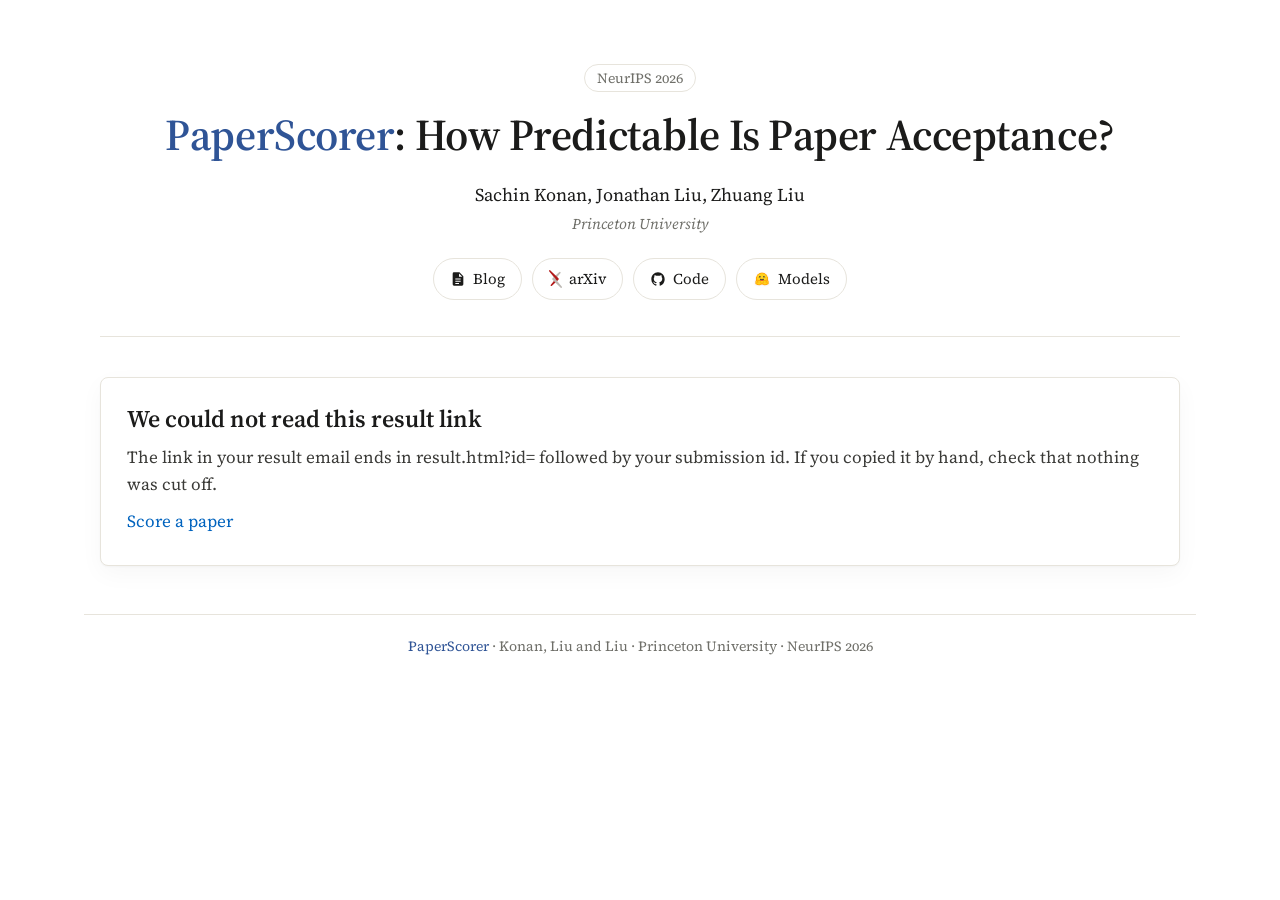
==== result.html @ 728aafbe "Deploy submission site from SachinKonan/PaperLens@ff3954e" ====
<!doctype html>
<html lang="en">
<head>
  <meta charset="utf-8">
  <meta name="viewport" content="width=device-width, initial-scale=1">
  <title>PaperScorer: Your Result</title>
  <link rel="icon" type="image/png" sizes="32x32" href="[data-uri]">
  <link rel="icon" type="image/svg+xml" href="data:image/svg+xml,%3Csvg%20xmlns=%22http://www.w3.org/2000/svg%22%20viewBox=%220%200%2064%2064%22%3E%3Crect%20width=%2264%22%20height=%2264%22%20rx=%2213%22%20fill=%22%232F5496%22/%3E%3Ctext%20x=%2232%22%20y=%2250.5%22%20text-anchor=%22middle%22%20font-family=%22Palatino%20Linotype,%20Book%20Antiqua,%20Palatino,%20URW%20Palladio%20L,%20Georgia,%20serif%22%20font-size=%2252%22%20font-weight=%22700%22%20fill=%22%23ffffff%22%3EP%3C/text%3E%3C/svg%3E">
  <link rel="apple-touch-icon" sizes="180x180" href="[data-uri]">
  <meta name="description" content="Your PaperScorer result: the predicted chance of acceptance, how reliable that chance is on the natural-rate test set, and test papers scored alike.">
  <meta name="color-scheme" content="light">
  <meta name="robots" content="noindex">
  <link rel="preconnect" href="https://fonts.googleapis.com">
  <link rel="preconnect" href="https://fonts.gstatic.com" crossorigin>
  <link rel="stylesheet" href="https://fonts.googleapis.com/css2?family=Inconsolata:wght@400;600&family=Source+Serif+4:ital,opsz,wght@0,8..60,400;0,8..60,600;1,8..60,400&display=swap">
  <link rel="stylesheet" href="./style.css">
  <link rel="stylesheet" href="./result.css">
  <script type="module" src="./result.js"></script>
</head>
<body>
  <header class="hero">
    <p class="venue">NeurIPS 2026</p>
    <h1><span class="brand">PaperScorer</span>: How Predictable Is Paper&nbsp;Acceptance?</h1>
    <p class="authors">Sachin Konan, Jonathan Liu, Zhuang Liu</p>
    <p class="affil">Princeton University</p>
    <nav class="hero-links" aria-label="Project links">
      <a href="https://sachinkonan.github.io/PaperScorer.html">
        <svg viewBox="0 0 24 24" fill="currentColor" fill-rule="evenodd" aria-hidden="true"><path d="M6 2h8.2L20 7.8V20a2 2 0 0 1-2 2H6a2 2 0 0 1-2-2V4a2 2 0 0 1 2-2Zm7.5 1.6V8.5h4.9ZM8 11.2h8v1.6H8Zm0 3.4h8v1.6H8Zm0 3.4h5.5v1.6H8Z"/></svg>
        Blog
      </a>
      <a href="https://arxiv.org/abs/2026.00000">
        <svg xmlns="http://www.w3.org/2000/svg" width="13" height="18" style="display:block" aria-hidden="true" viewBox="0 0 17.732 24.269"><g><path d="M573.549,280.916l2.266,2.738,6.674-7.84c.353-.47.52-.717.353-1.117a1.218,1.218,0,0,0-1.061-.748h0a.953.953,0,0,0-.712.262Z" transform="translate(-566.984 -271.548)" fill="#bdb9b4"></path><path d="M579.525,282.225l-10.606-10.174a1.413,1.413,0,0,0-.834-.5,1.09,1.09,0,0,0-1.027.66c-.167.4-.047.681.319,1.206l8.44,10.242h0l-6.282,7.716a1.336,1.336,0,0,0-.323,1.3,1.114,1.114,0,0,0,1.04.69A.992.992,0,0,0,571,293l8.519-7.92A1.924,1.924,0,0,0,579.525,282.225Z" transform="translate(-566.984 -271.548)" fill="#b31b1b"></path><path d="M584.32,293.912l-8.525-10.275,0,0L573.53,280.9l-1.389,1.254a2.063,2.063,0,0,0,0,2.965l10.812,10.419a.925.925,0,0,0,.742.282,1.039,1.039,0,0,0,.953-.667A1.261,1.261,0,0,0,584.32,293.912Z" transform="translate(-566.984 -271.548)" fill="#bdb9b4"></path></g></svg>
        arXiv
      </a>
      <a href="https://github.com/zlab-princeton/PaperScorer">
        <svg viewBox="0 0 24 24" fill="currentColor" aria-hidden="true"><path d="M12 2C6.48 2 2 6.58 2 12.25c0 4.53 2.86 8.37 6.84 9.73.5.1.68-.22.68-.49v-1.9c-2.78.62-3.37-1.22-3.37-1.22-.45-1.19-1.11-1.51-1.11-1.51-.91-.64.07-.63.07-.63 1 .07 1.53 1.06 1.53 1.06.9 1.57 2.35 1.12 2.92.86.09-.67.35-1.12.63-1.38-2.22-.26-4.55-1.14-4.55-5.06 0-1.12.39-2.03 1.03-2.74-.1-.26-.45-1.31.1-2.71 0 0 .84-.28 2.75 1.04A9.33 9.33 0 0 1 12 6.96c.85 0 1.7.12 2.5.34 1.9-1.32 2.74-1.04 2.74-1.04.55 1.4.2 2.45.1 2.71.64.71 1.03 1.62 1.03 2.74 0 3.93-2.34 4.79-4.57 5.04.36.32.68.95.68 1.92v2.82c0 .27.18.59.69.49A10.07 10.07 0 0 0 22 12.25C22 6.58 17.52 2 12 2Z"></path></svg>
        Code
      </a>
      <a href="https://huggingface.co/collections/zlab-princeton/paperscorer">
        <img src="./hf-logo.png" alt="" width="18" height="18" style="display:block">
        Models
      </a>
    </nav>
  </header>

  <main id="result" aria-live="polite">
    <section id="state-loading" class="intro">
      <p class="lead">Loading your result…</p>
    </section>

    <section id="state-wait" class="card wait-card" hidden>
      <ol class="track" aria-label="Progress">
        <li id="track-received"><span class="track-dot" aria-hidden="true"></span>Received</li>
        <li id="track-scoring"><span class="track-dot" aria-hidden="true"></span>Scoring</li>
        <li id="track-result"><span class="track-dot" aria-hidden="true"></span>Result</li>
      </ol>
      <div class="wait-status">
        <span class="spinner" aria-hidden="true"></span>
        <div class="wait-text">
          <p class="wait-title" id="wait-title"></p>
          <p class="wait-sub" id="wait-ahead" hidden></p>
          <p class="wait-sub" id="wait-busy" hidden>We are processing a large number of papers right now, so this may take longer than usual.</p>
        </div>
      </div>
      <p class="wait-note">This page updates by itself as your paper moves through the queue.</p>
    </section>

    <section id="state-msg" class="card msg-card" hidden>
      <h2 id="msg-title"></h2>
      <p id="msg-body"></p>
      <p><a href="./">Score a paper</a></p>
    </section>

    <div id="state-ok" hidden>
      <section class="you" aria-labelledby="you-hd">
        <div class="you-tab">
          <h2 id="you-hd">Your paper</h2>
          <p class="you-title" id="you-title" hidden></p>
          <p class="you-pred" id="you-pred"><strong id="you-dec" class="dec"></strong><span class="you-chance" id="you-chance"></span></p>
        </div>
        <div class="you-grid" id="you-grid">
          <button type="button" class="you-panel" id="you-panel" aria-label="Enlarge the pages of your paper" hidden>
            <img id="you-img" alt="The pages of your paper that PaperScorer read">
          </button>
        </div>
      </section>

      <section class="calib" aria-labelledby="calib-hd">
        <h2 id="calib-hd">How much to trust that chance</h2>
        <p class="lead">The chart checks PaperScorer's chances against the <strong>natural-rate test set</strong>: held-out papers the model never saw in training, at their real acceptance rate. They are grouped by the chance the model gave them. The solid line shows how many in each group were actually accepted; a perfectly calibrated model would sit on the dashed diagonal. The dotted line is the base rate: PaperScorer leans Accept for papers at or to the right of it.</p>
        <figure class="card chart-card">
          <figcaption class="chart-hd">
            <span class="chart-title">Reliability of <a id="chart-model"></a> on the natural-rate test set</span>
            <span class="chart-legend" aria-hidden="true">
              <span><i class="sw sw-curve"></i>PaperScorer</span>
              <span><i class="sw sw-ideal"></i>Perfectly calibrated</span>
              <span><i class="sw sw-base"></i>Base rate</span>
              <span id="legend-you"><i class="sw sw-you"></i>Your paper</span>
            </span>
          </figcaption>
          <div id="chart" class="chart"></div>
          <p class="chart-sentence" id="chart-sentence"></p>
        </figure>
      </section>

      <section class="examples" id="examples" aria-labelledby="ex-hd" hidden>
        <h2 id="ex-hd"></h2>
        <p class="lead" id="ex-lead"></p>
        <p class="ex-note" id="ex-note" hidden></p>
        <ul class="ex-grid" id="ex-grid"></ul>
      </section>

      <section class="fine result-fine">
        <p>The chance of acceptance is calibrated with temperature scaling and a correction to the natural acceptance rate, both fit on a natural-rate validation split. PaperScorer reads only the first 15 pages.</p>
        <p><a class="again" href="./">Score another paper</a></p>
      </section>
    </div>
  </main>

  <dialog id="lightbox" class="lightbox" aria-label="Enlarged page panel">
    <div class="lb-bar">
      <p id="lb-cap" class="lb-cap"></p>
      <form method="dialog" class="lb-close-form"><button class="lb-close" aria-label="Close">×</button></form>
    </div>
    <img id="lb-img" alt="">
  </dialog>

  <footer>
    <p><span class="brand">PaperScorer</span> · Konan, Liu and Liu · Princeton University · NeurIPS 2026</p>
  </footer>
</body>
</html>
---- style.css ----
/* PaperScorer submission page. Design tokens follow the PaperScorer blog. */
:root {
  --serif: "Palatino Linotype", "Book Antiqua", Palatino, "URW Palladio L", "Source Serif 4", Georgia, serif;
  --mono: "Inconsolata", "SFMono-Regular", Consolas, monospace;
  --paper: #ffffff;
  --ink: #1b1b1a;
  --ink-soft: #3a3a37;
  --ink-mute: #6f6f69;
  --ink-faint: #9b9b93;
  --rule: #e7e4dc;
  --rule-soft: #efece5;
  --pl-blue: #2F5496;
  --pl-blue-deep: #233f70;
  --pl-link: #0063BE;
  --pl-row-hi: #CDDFF5;
  --pl-green: #006400;
  --pl-green-bg: #e8f3e8;
  --pl-red: #AA0000;
  --pl-red-bg: #fbeaea;
  --pl-takeaway-bg: #F8FBFF;
  --pl-takeaway-hd: #D9E7FF;
  --maxw: 1080px;
  --colw: calc(var(--maxw) + 32px);  /* blog's 1080px content column + 16px side padding */
  --radius: 8px;
  color-scheme: light;
}

* { box-sizing: border-box; }
[hidden] { display: none !important; }

html { -webkit-text-size-adjust: 100%; }

body {
  margin: 0;
  background: var(--paper);
  color: var(--ink);
  font-family: var(--serif);
  font-size: 17px;
  line-height: 1.6;
  font-feature-settings: "kern", "liga", "onum";
  -webkit-font-smoothing: antialiased;
}

a { color: var(--pl-link); text-decoration: none; }
a:hover { text-decoration: underline; text-underline-offset: 2px; }

code {
  font-family: var(--mono);
  font-size: 0.92em;
  color: var(--ink-soft);
  overflow-wrap: anywhere;
}

h1, h2, h3 { color: var(--ink); font-weight: 600; }
.brand { color: var(--pl-blue); }

:focus-visible { outline: 2px solid var(--pl-blue); outline-offset: 2px; }

/* Hero */

.hero {
  max-width: var(--maxw);
  margin: 0 auto;
  padding: 64px 16px 36px;
  text-align: center;
  border-bottom: 1px solid var(--rule);
}

.venue {
  display: inline-block;
  margin: 0 0 18px;
  padding: 2px 12px;
  border: 1px solid var(--rule);
  border-radius: 999px;
  font-size: 14px;
  color: var(--ink-mute);
}

.hero h1 {
  max-width: var(--maxw);
  margin: 0 auto;
  font-size: clamp(30px, 5vw, 44px);
  line-height: 1.15;
  letter-spacing: -0.01em;
  text-wrap: balance;
}

.authors { margin: 20px 0 0; font-size: 18px; color: var(--ink); }
.affil { margin: 2px 0 0; font-style: italic; font-size: 15px; color: var(--ink-mute); }

/* Link tiles, copied from the blog's hero */
.hero-links { display: flex; gap: 10px; justify-content: center; flex-wrap: wrap; margin-top: 22px; }
.hero-links a { display: inline-flex; align-items: center; gap: 7px; font-family: var(--serif); font-size: 15px; color: var(--ink); text-decoration: none; padding: 8px 16px; border: 1px solid var(--rule); border-radius: 100px; background: #fff; transition: 0.15s; }
.hero-links a:hover { border-color: var(--pl-blue); color: var(--pl-blue); }
.hero-links a svg { width: 16px; height: 16px; }
.hero-links a svg[width="13"] { width: 13px; height: 18px; }

/* Main column */

main {
  max-width: var(--colw);
  margin: 0 auto;
  padding: 40px 16px 24px;
}

.intro h2 { margin: 0 0 8px; font-size: 26px; line-height: 1.25; }
.lead { margin: 0 0 24px; color: var(--ink-soft); }

/* Callout, as in the blog's takeaway boxes */

.callout {
  margin: 0 0 24px;
  background: var(--pl-takeaway-bg);
  border: 1px solid var(--pl-takeaway-hd);
  border-radius: var(--radius);
  overflow: hidden;
}
.callout-hd {
  padding: 8px 18px;
  background: var(--pl-takeaway-hd);
  color: var(--pl-blue-deep);
  font-weight: 600;
  font-size: 15px;
}
.steps {
  list-style: none;
  margin: 0;
  padding: 14px 18px 16px;
  display: grid;
  gap: 10px;
  font-size: 15px;
  line-height: 1.55;
  color: var(--ink-soft);
}
.steps li { display: grid; grid-template-columns: 24px 1fr; gap: 10px; align-items: start; }
.steps code { font-size: 14px; white-space: nowrap; }
.step-n {
  display: inline-grid;
  place-items: center;
  width: 22px;
  height: 22px;
  margin-top: 1px;
  border-radius: 50%;
  background: var(--paper);
  border: 1px solid var(--pl-row-hi);
  color: var(--pl-blue);
  font-family: var(--mono);
  font-size: 13px;
  font-weight: 600;
  line-height: 1;
}

/* Degraded-service banner */

.banner {
  display: flex;
  gap: 10px;
  align-items: baseline;
  margin: 0 0 24px;
  padding: 10px 16px;
  border: 1px solid var(--pl-takeaway-hd);
  border-left: 3px solid var(--pl-blue);
  border-radius: var(--radius);
  background: var(--pl-takeaway-bg);
  font-size: 15px;
  color: var(--ink-soft);
}
.banner strong { color: var(--ink); font-weight: 600; }
.banner-dot {
  flex: none;
  width: 8px;
  height: 8px;
  border-radius: 50%;
  background: var(--pl-blue);
  transform: translateY(-1px);
}

/* Form card */

.card {
  border: 1px solid var(--rule);
  border-radius: var(--radius);
  padding: 26px 26px 20px;
  background: var(--paper);
  box-shadow: 0 1px 2px rgba(27, 27, 26, 0.03), 0 8px 24px rgba(27, 27, 26, 0.035);
}

form { display: flex; flex-direction: column; gap: 22px; }

.field { display: flex; flex-direction: column; gap: 7px; min-width: 0; }

label, .label, legend {
  font-size: 15px;
  font-weight: 600;
  color: var(--ink);
}

.hint { margin: 0; font-size: 14px; line-height: 1.45; color: var(--ink-mute); }
.hint code { font-size: 13.5px; color: var(--pl-blue-deep); }
a code, .hint a code { color: var(--pl-link); }  /* model names link to their Hugging Face pages */

input[type="email"], select {
  width: 100%;
  min-width: 0;
  font: inherit;
  font-size: 16px;
  color: var(--ink);
  background: var(--paper);
  border: 1px solid var(--rule);
  border-radius: 6px;
  padding: 10px 12px;
  transition: border-color 0.15s, box-shadow 0.15s;
}
input[type="email"]::placeholder { color: var(--ink-faint); }
input[type="email"]:hover, select:hover { border-color: #d6d2c6; }
input[type="email"]:focus, select:focus {
  outline: none;
  border-color: var(--pl-blue);
  box-shadow: 0 0 0 3px rgba(47, 84, 150, 0.12);
}

.select-wrap { position: relative; }
.select-wrap::after {
  content: "";
  position: absolute;
  right: 15px;
  top: 50%;
  width: 7px;
  height: 7px;
  border-right: 1.5px solid var(--ink-mute);
  border-bottom: 1.5px solid var(--ink-mute);
  transform: translateY(-70%) rotate(45deg);
  pointer-events: none;
}
select { appearance: none; -webkit-appearance: none; padding-right: 36px; cursor: pointer; }
select:invalid { color: var(--ink-faint); }
select option { color: var(--ink); }

[aria-invalid="true"] { border-color: var(--pl-red) !important; }
input[type="email"][aria-invalid="true"]:focus, select[aria-invalid="true"]:focus { box-shadow: 0 0 0 3px rgba(170, 0, 0, 0.1); }

/* Drop zone */

.drop {
  position: relative;
  display: flex;
  align-items: center;
  gap: 14px;
  padding: 18px 18px;
  border: 1.5px dashed #d6d2c6;
  border-radius: var(--radius);
  background: #fdfcfa;
  cursor: pointer;
  font-weight: 400;
  transition: border-color 0.15s, background 0.15s;
}
.drop input {
  position: absolute;
  width: 1px;
  height: 1px;
  opacity: 0;
  pointer-events: none;
}
.drop:hover, .drop.dragging { border-color: var(--pl-blue); background: var(--pl-takeaway-bg); }
.drop:focus-within { border-color: var(--pl-blue); box-shadow: 0 0 0 3px rgba(47, 84, 150, 0.12); }
.drop.dragging { border-style: solid; }
.drop-icon { flex: none; width: 34px; height: 34px; color: var(--pl-blue); }
.drop-check { display: none; }
.drop-text { display: flex; flex-direction: column; min-width: 0; }
.drop-main { font-size: 16px; color: var(--ink); overflow-wrap: anywhere; }
.drop-sub { font-size: 14px; color: var(--ink-mute); }
.drop-sub .num { font-family: var(--mono); font-size: 14.5px; color: var(--ink-soft); }

.drop.has-file { border-style: solid; border-color: #b9d7b9; background: var(--pl-green-bg); }
.drop.has-file .drop-icon { color: var(--pl-green); }
.drop.has-file .drop-mark { display: none; }
.drop.has-file .drop-check { display: inline; }
.drop.has-file .drop-main { font-weight: 600; }

.drop.is-busy .drop-icon { opacity: 0.5; }

.drop.bad, .drop[aria-invalid="true"] { border-color: var(--pl-red); background: var(--pl-red-bg); }
.drop.bad .drop-icon { color: var(--pl-red); }

.note {
  margin: 2px 0 0;
  padding: 8px 12px;
  border-radius: 6px;
  background: var(--pl-takeaway-bg);
  border: 1px solid var(--pl-takeaway-hd);
  font-size: 14px;
  color: var(--ink-soft);
}

/* Checkboxes */

.checks { margin: 0; padding: 0; border: 0; display: flex; flex-direction: column; gap: 8px; min-width: 0; }
.checks legend { padding: 0; margin-bottom: 8px; }
label.check {
  display: flex;
  gap: 10px;
  align-items: flex-start;
  font-weight: 400;
  font-size: 15px;
  color: var(--ink-soft);
  cursor: pointer;
}
label.check input {
  flex: none;
  width: 16px;
  height: 16px;
  margin: 4px 0 0;
  accent-color: var(--pl-blue);
  cursor: pointer;
}
label.check.is-invalid span { color: var(--pl-red); }

/* Buttons and progress */

.actions { display: flex; align-items: center; gap: 16px; flex-wrap: wrap; }

button {
  font-family: var(--serif);
  font-size: 16px;
  font-weight: 600;
  color: #fff;
  background: var(--pl-blue);
  border: 1px solid var(--pl-blue);
  border-radius: 6px;
  padding: 10px 26px;
  cursor: pointer;
  transition: background 0.15s, border-color 0.15s;
}
button:hover:not(:disabled) { background: var(--pl-blue-deep); border-color: var(--pl-blue-deep); }
button:disabled { opacity: 0.5; cursor: default; }
button.secondary { color: var(--pl-blue); background: var(--paper); border-color: var(--pl-row-hi); }
button.secondary:hover:not(:disabled) { background: var(--pl-takeaway-bg); border-color: var(--pl-blue); }

progress {
  flex: 1 1 160px;
  height: 6px;
  border: 0;
  border-radius: 999px;
  overflow: hidden;
  background: var(--rule-soft);
  appearance: none;
  -webkit-appearance: none;
}
progress::-webkit-progress-bar { background: var(--rule-soft); border-radius: 999px; }
progress::-webkit-progress-value { background: var(--pl-blue); border-radius: 999px; transition: width 0.2s; }
progress::-moz-progress-bar { background: var(--pl-blue); border-radius: 999px; }

.message { min-height: 1.5em; margin: -8px 0 0; font-size: 15px; color: var(--ink-mute); }
.message:empty { min-height: 0; margin: 0; }
.message.error {
  padding: 8px 12px;
  border-radius: 6px;
  background: var(--pl-red-bg);
  color: var(--pl-red);
}

/* Done */

.pill {
  display: inline-flex;
  align-items: center;
  gap: 6px;
  padding: 2px 11px;
  border-radius: 999px;
  font-size: 14px;
  font-weight: 600;
}
.pill-ok { color: var(--pl-green); background: var(--pl-green-bg); }
.pill-ok::before { content: "✓"; font-weight: 600; }

.done h2 { margin: 14px 0 8px; font-size: 24px; line-height: 1.25; }
.done p { margin: 0 0 10px; color: var(--ink-soft); }
.done p strong { color: var(--ink); font-weight: 600; overflow-wrap: anywhere; }
.done .mute { font-size: 15px; color: var(--ink-mute); }
.done code { font-size: 14.5px; color: var(--ink-soft); }
.done button { margin-top: 10px; }

/* Result link: the prominent element of the confirmation. */
.result-link {
  margin: 4px 0 18px;
  padding: 14px 16px 12px;
  border: 1px solid var(--pl-takeaway-hd);
  border-left: 3px solid var(--pl-blue);
  border-radius: var(--radius);
  background: var(--pl-takeaway-bg);
}
.result-link .label { display: block; margin: 0 0 6px; color: var(--pl-blue-deep); }
.link-row { display: flex; flex-wrap: wrap; align-items: stretch; gap: 8px; }
.link-url {
  flex: 1 1 260px;  /* on a phone the Copy button wraps below the link */
  min-width: 0;
  display: flex;
  align-items: center;
  padding: 8px 12px;
  border: 1px solid var(--pl-row-hi);
  border-radius: 6px;
  background: var(--paper);
  font-family: var(--mono);
  font-size: 16px;
  line-height: 1.35;
  overflow-wrap: anywhere;
}
.done .copy-btn {
  flex: none;
  display: inline-flex;
  align-items: center;
  gap: 6px;
  margin: 0;
  padding: 8px 14px;
  font-size: 15px;
}
.copy-btn svg { width: 17px; height: 17px; }
.copy-btn .i-check { display: none; }
.copy-btn.is-copied { color: var(--pl-green); border-color: #b9d7b9; background: var(--pl-green-bg); }
.copy-btn.is-copied:hover:not(:disabled) { background: var(--pl-green-bg); border-color: #b9d7b9; }
.copy-btn.is-copied .i-copy { display: none; }
.copy-btn.is-copied .i-check { display: inline; }
.result-link .hint { margin-top: 8px; font-size: 14.5px; color: var(--ink-soft); }

/* Fine print */

.fine { margin: 36px 0 0; }
.fine h3 { margin: 0 0 8px; font-size: 18px; }
.fine ul { margin: 0; padding-left: 20px; color: var(--ink-soft); font-size: 15px; line-height: 1.6; }
.fine li { margin: 0 0 4px; }
.fine li::marker { color: var(--ink-faint); }

footer {
  max-width: var(--colw);
  margin: 24px auto 0;
  padding: 20px 16px 48px;
  border-top: 1px solid var(--rule);
  text-align: center;
  font-size: 14px;
  color: var(--ink-mute);
}
footer p { margin: 0; }

@media (max-width: 560px) {
  body { font-size: 16px; }
  .hero { padding: 40px 16px 28px; }
  .authors { font-size: 17px; }
  main { padding-top: 28px; }
  .intro h2 { font-size: 23px; }
  .card { padding: 20px 16px 16px; }
  .callout-hd { padding: 8px 14px; }
  .steps { padding: 12px 14px 14px; }
  .drop { padding: 16px 14px; }
  /* Four tiles sit as a 2 by 2 grid instead of 3 + 1. */
  .hero-links { display: grid; grid-template-columns: repeat(2, minmax(0, 148px)); justify-content: center; }
  .hero-links a { justify-content: center; }
  .steps code { white-space: normal; }
  .actions button { flex: 1 1 100%; }
  .result-link { padding: 12px 12px 10px; }
  .link-url { font-size: 15px; padding: 8px 10px; }
  .done .copy-btn { padding: 8px 11px; }
}

/* Examples of good papers: scored papers placed on a calibrated acceptance-probability axis. */
    .ex-line { position: relative; margin: 8px 0 0; }
    .ex-axis { position: absolute; left: 0; right: 0; height: 2px; background: var(--ink-soft); }
    .ex-tick { position: absolute; width: 1px; height: 10px; background: var(--ink-soft); transform: translateX(-0.5px); }
    .ex-tick-lab { position: absolute; transform: translateX(-50%); font-size: 13px; color: var(--ink-mute); font-feature-settings: "lnum"; white-space: nowrap; }
    .ex-axis-title { position: absolute; left: 50%; transform: translateX(-50%); font-size: 14px; color: var(--ink-soft); white-space: nowrap; }
    .ex-axis-title-top { font-size: 15.5px; font-weight: 600; color: var(--ink-soft); }
    .ex-stem { position: absolute; width: 1px; background: #b9c7de; }
    .ex-dot { position: absolute; width: 10px; height: 10px; margin: -4px 0 0 -5px; border-radius: 50%; background: var(--pl-blue); box-shadow: 0 0 0 3px #fff; }
    .ex-card {
      position: absolute; width: var(--cw); padding: 0; border: 1px solid var(--rule); border-radius: 6px;
      background: #fff; overflow: hidden; cursor: zoom-in; text-align: left; font: inherit;
      transition: border-color .15s, box-shadow .15s, transform .15s;
    }
    .ex-card:hover { border-color: var(--pl-blue); box-shadow: 0 6px 18px rgba(27,27,26,.12); transform: translateY(-2px); z-index: 2; }
    .ex-card img { display: block; width: 100%; height: auto; background: #eeece6; }
    .ex-card .meta { display: block; padding: 5px 6px 6px; }
    .ex-card .t { display: block; font-size: 12.5px; line-height: 1.3; color: var(--ink); font-weight: 600; white-space: normal; overflow: hidden; display: -webkit-box; -webkit-line-clamp: 2; -webkit-box-orient: vertical; min-height: 2.6em; }
    .ex-card .s { display: block; white-space: nowrap; margin-top: 1px; font-size: 11px; color: var(--ink-mute); font-feature-settings: "lnum"; }
    .ex-card .s b { font-weight: 600; }
    .ex-card .s b.acc { color: var(--pl-green); }
    .ex-card .s b.rej { color: var(--pl-red); }
    .ex-card .a, .ex-list .a { display: block; margin-top: 1px; font-size: 11px; color: var(--ink-mute); }
    .ex-list .s b.acc { color: var(--pl-green); } .ex-list .s b.rej { color: var(--pl-red); }
    .ex-card .a b, .ex-list .a b { font-weight: 700; }
    .ex-card .a b.yes, .ex-list .a b.yes { color: var(--pl-green); }
    .ex-card .a b.no, .ex-list .a b.no { color: var(--pl-red); }
    .ex-thresh-lab { position: absolute; transform: translateX(-50%); font-size: 13px; font-style: italic; color: var(--ink-mute); white-space: nowrap; text-decoration: underline; text-underline-offset: 3px; }
    .ex-side { position: absolute; font-size: 12.5px; color: var(--ink-mute); white-space: nowrap; }
    .ex-list { display: none; list-style: none; margin: 0; padding: 0; }
    @media (max-width: 700px) {
      .ex-line { display: none; }
      .ex-list { display: grid; gap: 12px; }
      .ex-list li { border: 1px solid var(--rule); border-radius: 6px; overflow: hidden; background: #fff; }
      .ex-list img { display: block; width: 100%; height: auto; }
      .ex-list .meta { padding: 8px 10px 10px; }
      .ex-list .bar { height: 6px; margin-top: 6px; border-radius: 3px; background: #eeece6; overflow: hidden; }
      .ex-list .bar i { display: block; height: 100%; background: var(--pl-blue); }
    }
    dialog.lb { max-width: min(1200px, 94vw); padding: 0; border: none; border-radius: 8px; }
    dialog.lb img { display: block; width: 100%; height: auto; }
    dialog.lb p { margin: 0; padding: 10px 14px; font-size: 15px; }
    dialog.lb::backdrop { background: rgba(27,27,26,.55); }
---- result.css ----
/* Result page (result.html). Builds on style.css tokens. */

#state-ok > section { margin: 0 0 44px; }
#state-ok h2 { margin: 0 0 12px; font-size: 26px; line-height: 1.25; }
.lead strong { color: var(--ink); font-weight: 600; }

/* Your paper: one blue tab with the prediction, then the panel the model read. */

.you-tab {
  display: flex;
  flex-direction: column;
  align-items: flex-start;
  gap: 4px;
  padding: 14px 20px 16px;
  border: 1px solid var(--pl-takeaway-hd);
  border-radius: var(--radius) var(--radius) 0 0;
  background: var(--pl-takeaway-hd);
}
#state-ok .you-tab h2 { margin: 0; font-size: 24px; color: var(--pl-blue-deep); }
.you-title { margin: 2px 0 2px; font-size: 19px; font-weight: 600; line-height: 1.3; color: var(--ink); }
/* "Leans Accept - 45% chance of acceptance (ICLR accepts ~31%)": one line of text that wraps. */
.you-pred { margin: 0; font-size: 17px; line-height: 1.5; color: var(--ink-soft); font-feature-settings: "lnum"; }
.you-pred strong { font-size: 28px; line-height: 1.15; font-weight: 600; }
.you-pct { font-size: 20px; font-weight: 600; color: var(--ink); }
.you-grid, .you-grid.is-tall { display: block; }
.you-panel {
  display: block;
  width: 100%;
  padding: 0;
  border: 1px solid var(--pl-takeaway-hd);
  border-top: none;
  border-radius: 0 0 var(--radius) var(--radius);
  background: #fff;
  overflow: hidden;
  cursor: zoom-in;
  transition: border-color 0.15s, box-shadow 0.15s;
}
.you-panel:hover:not(:disabled) { background: #fff; border-color: var(--pl-blue); box-shadow: 0 4px 16px rgba(27, 27, 26, 0.08); }
.you-panel img { display: block; width: 100%; height: auto; background: #faf9f6; }
.you:has(.you-panel[hidden]) .you-tab { border-radius: var(--radius); }
.dec-accept { color: var(--pl-green); }
.dec-reject { color: var(--pl-red); }

/* Reliability diagram */

.chart-card { margin: 0; padding: 20px 22px 18px; }
.chart-hd { display: flex; flex-wrap: wrap; justify-content: space-between; align-items: baseline; gap: 6px 18px; margin: 0 0 6px; }
.chart-title { font-size: 17px; font-weight: 600; color: var(--ink); }
.chart-legend { display: flex; flex-wrap: wrap; gap: 4px 16px; font-size: 14px; color: var(--ink-mute); }
.chart-legend > span { display: inline-flex; align-items: center; gap: 6px; }
.sw { display: inline-block; flex: none; }
.sw-curve { width: 16px; height: 0; border-top: 2.5px solid var(--pl-blue); }
.sw-ideal { width: 16px; height: 0; border-top: 2px dashed var(--ink-mute); }
.sw-you { width: 0; height: 14px; border-left: 2px dashed var(--pl-red); }
.sw-base { width: 0; height: 14px; border-left: 2px dotted var(--ink-soft); }

.chart { width: 100%; }
.chart svg { display: block; font-family: var(--serif); overflow: visible; }
.chart .grid { stroke: var(--rule-soft); stroke-width: 1; }
.chart .ax { stroke: #cfcabd; stroke-width: 1; }
.chart .tick { font-size: 13px; fill: var(--ink-mute); font-feature-settings: "lnum"; }
.chart .axis-title { font-size: 14px; fill: var(--ink-soft); paint-order: stroke; stroke: #fff; stroke-width: 4px; stroke-linejoin: round; }
.chart .bar { fill: var(--pl-row-hi); }
.chart .bar-you { fill: var(--pl-blue); }
.chart .cbar { fill: #e6e3da; }
.chart .cbar-you { fill: #9db4d8; }
.chart .ideal { stroke: var(--ink-mute); stroke-width: 1.6; stroke-dasharray: 6 5; }
.chart .curve { fill: none; stroke: var(--pl-blue); stroke-width: 2.5; stroke-linejoin: round; }
.chart .pt { fill: #fff; stroke: var(--pl-blue); stroke-width: 2; }
.chart .pt-you { fill: var(--pl-blue); }
.chart-row { display: flex; gap: 28px; }
.chart-row.stacked { flex-direction: column; gap: 18px; }
.chart .val { font-size: 13px; fill: var(--ink-soft); font-feature-settings: "lnum"; paint-order: stroke; stroke: #fff; stroke-width: 4px; stroke-linejoin: round; }
.chart .val-you { fill: var(--pl-blue-deep); font-weight: 600; }
.chart .you-line { stroke: var(--pl-red); stroke-width: 1.6; stroke-dasharray: 5 4; }
.chart .you-dot { fill: var(--pl-red); }
.chart .you-label { font-size: 14px; font-weight: 600; fill: var(--pl-red); }
.chart .base-line { stroke: var(--ink-soft); stroke-width: 1.6; stroke-dasharray: 1.6 3.4; stroke-linecap: round; }
.chart .base-label { font-size: 13px; fill: var(--ink-soft); paint-order: stroke; stroke: #fff; stroke-width: 4px; stroke-linejoin: round; }

.chart-sentence { margin: 12px 0 0; font-size: 16px; line-height: 1.55; color: var(--ink-soft); }

/* Example papers */

.examples .lead { margin-bottom: 22px; }
.ex-note {
  margin: -8px 0 22px;
  padding: 8px 14px;
  border-left: 3px solid var(--pl-row-hi);
  background: #faf9f6;
  font-size: 15px;
  color: var(--ink-soft);
}
.ex-grid {
  list-style: none;
  margin: 0;
  padding: 0;
  display: grid;
  grid-template-columns: repeat(2, minmax(0, 1fr));
  gap: 26px 24px;
}
.ex { min-width: 0; }
.ex-img {
  display: block;
  width: 100%;
  padding: 0;
  border: 1px solid var(--rule);
  border-radius: 6px;
  background: #fff;
  overflow: hidden;
  cursor: zoom-in;
  transition: border-color 0.15s, box-shadow 0.15s;
}
.ex-img:hover:not(:disabled) { background: #fff; border-color: var(--pl-blue); box-shadow: 0 4px 16px rgba(27, 27, 26, 0.08); }
.ex-img img { display: block; width: 100%; height: auto; aspect-ratio: 1200 / 762; object-fit: cover; object-position: top; background: #faf9f6; }
.ex-title { margin: 9px 0 0; font-size: 16px; line-height: 1.4; color: var(--ink); }
.ex-venue { margin: 2px 0 0; font-size: 14px; font-style: italic; color: var(--ink-mute); }

#state-ok > .result-fine { margin: 36px 0 0; padding-top: 18px; border-top: 1px solid var(--rule); font-size: 15px; color: var(--ink-mute); }
.result-fine p { margin: 0 0 8px; }
.again { font-size: 16px; font-weight: 600; }

/* Bad link, missing result, service down */

.msg-card h2 { margin: 0 0 10px; font-size: 24px; line-height: 1.25; }
.msg-card p { margin: 0 0 10px; color: var(--ink-soft); }

/* Waiting for a result: progress/{sid} drives the steps and the status line. */

.wait-card { padding: 22px 26px 18px; }
.track {
  list-style: none;
  display: flex;
  gap: 0;
  margin: 0 0 20px;
  padding: 0;
  font-size: 14px;
  color: var(--ink-faint);
}
/* [dot Received] [line, dot Scoring] [line, dot Result]: the lines take the free space. */
.track li { flex: 1 1 0; display: flex; align-items: center; gap: 8px; min-width: 0; white-space: nowrap; }
.track li:first-child { flex: none; }
.track li + li::before {
  content: "";
  flex: 1 1 auto;
  min-width: 14px;
  height: 1px;
  margin-left: 12px;
  background: var(--rule);
}
.track-dot {
  flex: none;
  width: 18px;
  height: 18px;
  border-radius: 50%;
  border: 1.5px solid var(--rule);
  background: var(--paper);
}
.track li.is-done { color: var(--ink-soft); }
.track li.is-done .track-dot {
  border-color: var(--pl-blue);
  background: var(--pl-blue) url("data:image/svg+xml,%3Csvg xmlns='http://www.w3.org/2000/svg' viewBox='0 0 24 24'%3E%3Cpath d='M6 12.5l4 4 8-9' fill='none' stroke='%23fff' stroke-width='2.6' stroke-linecap='round' stroke-linejoin='round'/%3E%3C/svg%3E") center / 14px no-repeat;
}
.track li.is-done + li::before { background: var(--pl-blue); }
.track li.is-now { color: var(--pl-blue-deep); font-weight: 600; }
.track li.is-now .track-dot { border-color: var(--pl-blue); box-shadow: inset 0 0 0 4px var(--pl-takeaway-hd); }

.wait-status { display: flex; align-items: flex-start; gap: 14px; }
.spinner {
  flex: none;
  width: 22px;
  height: 22px;
  margin-top: 3px;
  border-radius: 50%;
  border: 2px solid var(--pl-takeaway-hd);
  border-top-color: var(--pl-blue);
  animation: spin 0.9s linear infinite;
}
@keyframes spin { to { transform: rotate(360deg); } }
@media (prefers-reduced-motion: reduce) { .spinner { animation-duration: 2.4s; } }
.wait-text { min-width: 0; }
.wait-title { margin: 0; font-size: 20px; font-weight: 600; line-height: 1.35; color: var(--ink); }
.wait-sub { margin: 4px 0 0; color: var(--ink-soft); font-feature-settings: "lnum"; }
.wait-note { margin: 16px 0 0; padding-top: 12px; border-top: 1px solid var(--rule-soft); font-size: 14.5px; color: var(--ink-mute); }

/* Lightbox. Tall panels (the user's own pages) scroll inside it at full width. */

.lightbox {
  width: min(96vw, 1240px);
  max-width: none;
  max-height: 94vh;
  padding: 0 14px 14px;
  border: 0;
  border-radius: var(--radius);
  background: #fff;
  box-shadow: 0 12px 48px rgba(0, 0, 0, 0.25);
  overflow: auto;
}
.lightbox::backdrop { background: rgba(27, 27, 26, 0.6); }
.lb-bar {
  position: sticky;
  top: 0;
  z-index: 1;
  display: flex;
  align-items: center;
  gap: 12px;
  padding: 10px 0 8px;
  background: #fff;
}
.lb-cap { flex: 1; margin: 0; font-size: 15px; color: var(--ink-soft); }
.lightbox img { display: block; width: 100%; height: auto; max-height: calc(94vh - 70px); object-fit: contain; }
.lightbox.is-tall { width: min(96vw, 1000px); }
.lightbox.is-tall img { max-height: none; }
.lb-close-form { margin: 0; display: block; flex: none; }
.lb-close {
  width: 34px;
  height: 34px;
  padding: 0;
  border-radius: 50%;
  font-size: 22px;
  line-height: 1;
  color: var(--ink-soft);
  background: #fff;
  border: 1px solid var(--rule);
}
.lb-close:hover:not(:disabled) { color: var(--pl-blue); background: #fff; border-color: var(--pl-blue); }

@media (max-width: 720px) {
}

@media (max-width: 560px) {
  #state-ok h2 { font-size: 23px; }
  .chart-card { padding: 16px 12px 14px; }
  .you-tab { padding: 12px 14px; }
  .you-pred strong { font-size: 24px; }
  .you-pred { font-size: 16px; }
  .you-pct { font-size: 18px; }
  .chart-title { font-size: 16px; }
  .chart-sentence { font-size: 15px; }
  .ex-grid { grid-template-columns: minmax(0, 1fr); gap: 22px; }
  .wait-card { padding: 18px 16px 14px; }
  .track { font-size: 13.5px; gap: 0; }
  .track li { gap: 6px; }
  .track li + li::before { margin-left: 8px; }
  .wait-title { font-size: 18px; }
  .lightbox, .lightbox.is-tall { width: 100vw; padding: 0 8px 8px; }
}
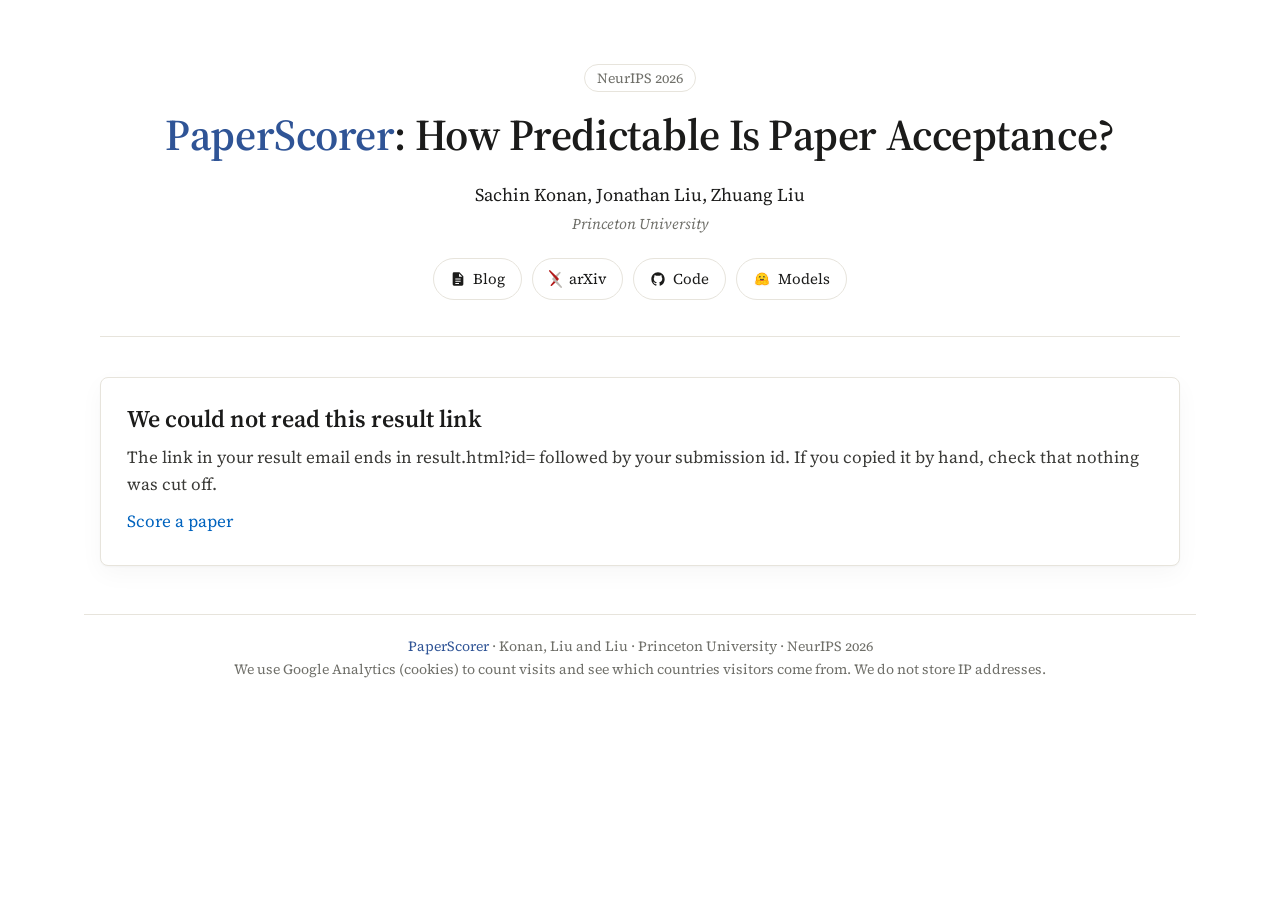
==== commit 85584d51: "Deploy submission site from SachinKonan/PaperLens@c0246fc" ====
--- a/result.html
+++ b/result.html
@@ -28,7 +28,7 @@
         <svg viewBox="0 0 24 24" fill="currentColor" fill-rule="evenodd" aria-hidden="true"><path d="M6 2h8.2L20 7.8V20a2 2 0 0 1-2 2H6a2 2 0 0 1-2-2V4a2 2 0 0 1 2-2Zm7.5 1.6V8.5h4.9ZM8 11.2h8v1.6H8Zm0 3.4h8v1.6H8Zm0 3.4h5.5v1.6H8Z"/></svg>
         Blog
       </a>
-      <a href="https://arxiv.org/abs/2026.00000">
+      <a href="https://arxiv.org/abs/2610.31791">
         <svg xmlns="http://www.w3.org/2000/svg" width="13" height="18" style="display:block" aria-hidden="true" viewBox="0 0 17.732 24.269"><g><path d="M573.549,280.916l2.266,2.738,6.674-7.84c.353-.47.52-.717.353-1.117a1.218,1.218,0,0,0-1.061-.748h0a.953.953,0,0,0-.712.262Z" transform="translate(-566.984 -271.548)" fill="#bdb9b4"></path><path d="M579.525,282.225l-10.606-10.174a1.413,1.413,0,0,0-.834-.5,1.09,1.09,0,0,0-1.027.66c-.167.4-.047.681.319,1.206l8.44,10.242h0l-6.282,7.716a1.336,1.336,0,0,0-.323,1.3,1.114,1.114,0,0,0,1.04.69A.992.992,0,0,0,571,293l8.519-7.92A1.924,1.924,0,0,0,579.525,282.225Z" transform="translate(-566.984 -271.548)" fill="#b31b1b"></path><path d="M584.32,293.912l-8.525-10.275,0,0L573.53,280.9l-1.389,1.254a2.063,2.063,0,0,0,0,2.965l10.812,10.419a.925.925,0,0,0,.742.282,1.039,1.039,0,0,0,.953-.667A1.261,1.261,0,0,0,584.32,293.912Z" transform="translate(-566.984 -271.548)" fill="#bdb9b4"></path></g></svg>
         arXiv
       </a>
@@ -74,9 +74,19 @@
     <div id="state-ok" hidden>
       <section class="you" aria-labelledby="you-hd">
         <div class="you-tab">
-          <h2 id="you-hd">Your paper</h2>
-          <p class="you-title" id="you-title" hidden></p>
-          <p class="you-pred" id="you-pred"><strong id="you-dec" class="dec"></strong><span class="you-chance" id="you-chance"></span></p>
+          <div class="you-main">
+            <h2 id="you-hd">Your paper</h2>
+            <p class="you-title" id="you-title" hidden></p>
+            <p class="you-pred" id="you-pred"><strong id="you-dec" class="dec"></strong><span class="you-chance" id="you-chance"></span></p>
+          </div>
+          <div class="fb" id="fb" hidden>
+            <p class="fb-q" id="fb-q">Do you agree with this prediction?</p>
+            <div class="fb-opts" id="fb-opts" role="group" aria-labelledby="fb-q">
+              <label class="fb-opt fb-agree"><input type="checkbox" class="fb-box" value="agree">Agree</label>
+              <label class="fb-opt fb-disagree"><input type="checkbox" class="fb-box" value="disagree">Disagree</label>
+            </div>
+            <p class="fb-status" id="fb-status" role="status"></p>
+          </div>
         </div>
         <div class="you-grid" id="you-grid">
           <button type="button" class="you-panel" id="you-panel" aria-label="Enlarge the pages of your paper" hidden>
@@ -111,7 +121,7 @@
       </section>
 
       <section class="fine result-fine">
-        <p>The chance of acceptance is calibrated with temperature scaling and a correction to the natural acceptance rate, both fit on a natural-rate validation split. PaperScorer reads only the first 15 pages.</p>
+        <p>The percentage is PaperScorer's estimated chance that this paper is accepted, at the venue's real acceptance rate. "Leans Accept" means that chance is above the venue's typical rate; "Likely Accept" means it is 50% or higher. PaperScorer reads only the first 15 pages.</p>
         <p><a class="again" href="./">Score another paper</a></p>
       </section>
     </div>
@@ -127,6 +137,7 @@
 
   <footer>
     <p><span class="brand">PaperScorer</span> · Konan, Liu and Liu · Princeton University · NeurIPS 2026</p>
+    <p class="mute">We use Google Analytics (cookies) to count visits and see which countries visitors come from. We do not store IP addresses.</p>
   </footer>
 </body>
 </html>
--- a/result.css
+++ b/result.css
@@ -8,14 +8,16 @@
 
 .you-tab {
   display: flex;
-  flex-direction: column;
-  align-items: flex-start;
-  gap: 4px;
+  flex-wrap: wrap;
+  align-items: center;
+  justify-content: space-between;
+  gap: 12px 28px;
   padding: 14px 20px 16px;
   border: 1px solid var(--pl-takeaway-hd);
   border-radius: var(--radius) var(--radius) 0 0;
   background: var(--pl-takeaway-hd);
 }
+.you-main { display: flex; flex-direction: column; align-items: flex-start; gap: 4px; flex: 1 1 420px; min-width: 0; }
 #state-ok .you-tab h2 { margin: 0; font-size: 24px; color: var(--pl-blue-deep); }
 .you-title { margin: 2px 0 2px; font-size: 19px; font-weight: 600; line-height: 1.3; color: var(--ink); }
 /* "Leans Accept - 45% chance of acceptance (ICLR accepts ~31%)": one line of text that wraps. */
@@ -245,3 +247,39 @@
   .wait-title { font-size: 18px; }
   .lightbox, .lightbox.is-tall { width: 100vw; padding: 0 8px 8px; }
 }
+
+/* Feedback in the "Your paper" bar: one click on Agree / Disagree saves it; the other one changes it. */
+
+.fb { flex: 0 0 auto; display: flex; flex-direction: column; align-items: flex-start; gap: 8px; }
+.fb-q { margin: 0; font-size: 16px; font-weight: 600; color: var(--pl-blue-deep); }
+.fb-opts { display: flex; gap: 10px; }
+.fb-opt {
+  display: inline-flex;
+  align-items: center;
+  gap: 9px;
+  padding: 8px 16px 8px 12px;
+  font-size: 16px;
+  font-weight: 600;
+  color: var(--ink);
+  background: #fff;
+  border: 1.5px solid #c3d4f0;
+  border-radius: 6px;
+  cursor: pointer;
+  user-select: none;
+  transition: border-color 0.15s, background 0.15s, color 0.15s;
+}
+.fb-opt:hover { border-color: var(--pl-blue); }
+.fb-opt input { width: 18px; height: 18px; margin: 0; cursor: pointer; }
+.fb-agree input { accent-color: var(--pl-green); }
+.fb-disagree input { accent-color: var(--pl-red); }
+.fb-agree:has(input:checked) { color: var(--pl-green); background: var(--pl-green-bg); border-color: var(--pl-green); }
+.fb-disagree:has(input:checked) { color: var(--pl-red); background: var(--pl-red-bg); border-color: var(--pl-red); }
+.fb-opt:has(input:disabled) { cursor: default; opacity: 0.7; }
+.fb-status { margin: 0; min-height: 1.4em; font-size: 14px; color: var(--ink-mute); }
+.fb-status.is-error { color: var(--pl-red); }
+
+@media (max-width: 560px) {
+  .fb { flex: 1 1 100%; }
+  .fb-opts { width: 100%; }
+  .fb-opt { flex: 1 1 0; justify-content: center; }
+}
